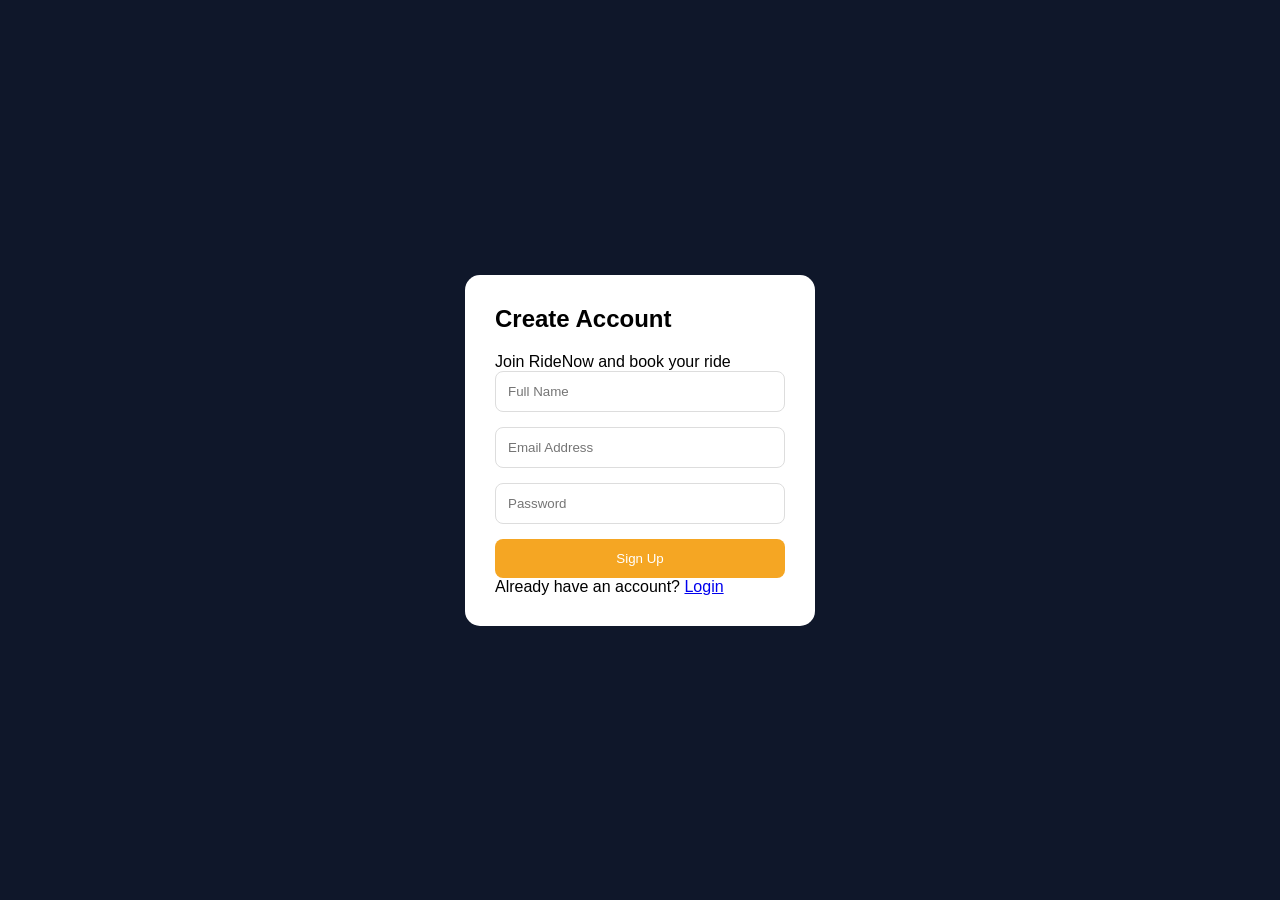
==== frontend/signup.html @ 85190c9f "Move RideNow frontend into frontend directory" ====
<!DOCTYPE html>
<html lang="en">

<head>
    <meta charset="UTF-8">
    <meta name="viewport" content="width=device-width, initial-scale=1.0">
    <title>Sign Up - RideNow</title>

    <link rel="stylesheet" href="style.css">
</head>

<body>

    <div class="login-container">

        <div class="login-card">

            <h2>Create Account</h2>

            <p class="subtitle">
                Join RideNow and book your ride
            </p>

            <input
                type="text"
                id="name"
                placeholder="Full Name">

            <input
                type="email"
                id="email"
                placeholder="Email Address">

            <input
                type="password"
                id="password"
                placeholder="Password">

            <button onclick="signupUser()">
                Sign Up
            </button>

            <div class="extra-links">

                <p>
                    Already have an account?
                    <a href="login.html">
                        Login
                    </a>
                </p>

            </div>

        </div>

    </div>

    <script src="signup.js"></script>

</body>

</html>
---- frontend/style.css ----
*{
    margin:0;
    padding:0;
    box-sizing:border-box;
    font-family:'Segoe UI',sans-serif;
}

body{
    background:#f8f9fc;
    overflow-x:hidden;
}

/* Navbar */

.navbar{
    display:flex;
    justify-content:space-between;
    align-items:center;
    padding:20px 8%;
    background:white;
    box-shadow:0 2px 10px rgba(0,0,0,0.08);
    position:sticky;
    top:0;
    z-index:1000;
}

.logo{
    font-size:28px;
    font-weight:700;
    color:#f5a623;
}

.menu{
    display:flex;
    gap:30px;
    list-style:none;
}

.menu a{
    text-decoration:none;
    color:#333333;
    font-weight:500;
    transition:.3s;
}

.menu a:hover{
    color:#f5a623;
}

.login-btn{
    padding:10px 20px;
    border:none;
    background:#f5a623;
    color:white;
    border-radius:8px;
    cursor:pointer;
    transition:.3s;
}

.login-btn:hover{
    background:#e09612;
}

/* Hero Section */

.hero{
    min-height:90vh;
    display:flex;
    justify-content:space-between;
    align-items:center;
    gap:50px;
    padding:60px 8%;
    background:linear-gradient(
    135deg,
    #0f172a,
    #1e293b
    );
    color:white;
}

.hero-content{
    flex:1;
    max-width:600px;
}

.hero-content h1{
    font-size:60px;
    line-height:1.2;
    margin-bottom:20px;
}

.hero-content p{
    font-size:20px;
    opacity:0.9;
}

/* Booking Box */

.booking-box{
    width:100%;
    max-width:450px;
    background:white;
    padding:30px;
    border-radius:20px;
    color:black;
    box-shadow:0 15px 40px rgba(0,0,0,0.2);
}

.booking-box h2{
    margin-bottom:20px;
}

.booking-box input,
.booking-box select{
    width:100%;
    padding:14px;
    margin-bottom:15px;
    border:1px solid #ddd;
    border-radius:10px;
    outline:none;
}

.booking-box input:focus,
.booking-box select:focus{
    border-color:#f5a623;
}

.location-input{
    position:relative;
}

.location-suggestions{
    display:none;
    position:absolute;
    top:100%;
    left:0;
    right:0;
    z-index:1100;
    max-height:260px;
    overflow-y:auto;
    padding:6px;
    border:1px solid #e5e7eb;
    border-radius:12px;
    background:#ffffff;
    box-shadow:0 12px 28px rgba(15, 23, 42, 0.16);
}

.location-suggestions.visible{
    display:block;
}

.location-suggestion{
    display:flex;
    width:100%;
    flex-direction:column;
    gap:3px;
    padding:12px 13px;
    border:0;
    border-radius:9px;
    background:transparent;
    color:#111827;
    text-align:left;
    cursor:pointer;
}

.booking-box .location-suggestion{
    padding:12px 13px;
    border:0;
    background:transparent;
    color:#111827;
    font-size:inherit;
    font-weight:inherit;
}

.location-suggestion:hover,
.location-suggestion:focus,
.location-suggestion.active{
    background:#fff7ed;
    outline:none;
}

.location-suggestion-name{
    font-size:14px;
    font-weight:700;
}

.location-suggestion-address,
.location-suggestions-message{
    color:#6b7280;
    font-size:12px;
    line-height:1.4;
}

.location-suggestions-message{
    margin:0;
    padding:10px 12px;
}

.vehicle-selector{
    display:grid;
    grid-template-columns:repeat(3, minmax(0, 1fr));
    gap:8px;
    margin:2px 0 10px;
    padding:12px;
    border:1px solid #e5e7eb;
    border-radius:12px;
}

.vehicle-selector legend{
    padding:0 5px;
    color:#374151;
    font-size:13px;
    font-weight:700;
}

.vehicle-option{
    display:block;
    padding:10px;
    border:1px solid #e5e7eb;
    border-radius:9px;
    cursor:pointer;
    transition:0.2s ease;
}

.vehicle-option:has(input:checked),
.vehicle-option.selected{
    border-color:#f5a623;
    background:#fff7ed;
}

.vehicle-option input{
    position:absolute;
    opacity:0;
}

.vehicle-option span,
.vehicle-option strong,
.vehicle-option small{
    display:block;
}

.vehicle-option strong{
    color:#111827;
    font-size:13px;
}

.vehicle-option small{
    margin-top:3px;
    color:#d97706;
    font-size:12px;
    font-weight:700;
}

.vehicle-fare-estimate{
    margin:0 0 15px;
    padding:10px 12px;
    border-radius:9px;
    background:#fff7ed;
    color:#9a3412;
    font-size:13px;
    font-weight:600;
}

.booking-box button{
    width:100%;
    padding:14px;
    border:none;
    background:#f5a623;
    color:white;
    font-size:16px;
    font-weight:600;
    border-radius:10px;
    cursor:pointer;
    transition:.3s;
}

.booking-box button:hover{
    background:#e09612;
}

.booking-box .location-suggestion:hover,
.booking-box .location-suggestion:focus,
.booking-box .location-suggestion.active{
    background:#fff7ed;
    color:#111827;
}

.fare-box{
    margin:15px 0;
    padding:15px;
    background:#f3f4f6;
    border-radius:10px;
    text-align:center;
}

.fare-box h3{
    color:#16a34a;
}

/* Services */

.services{
    padding:80px 8%;
    text-align:center;
}

.services h2{
    font-size:40px;
    margin-bottom:50px;
}

.cards{
    display:flex;
    gap:25px;
    justify-content:center;
    flex-wrap:wrap;
}

.card{
    width:300px;
    background:white;
    padding:30px;
    border-radius:20px;
    box-shadow:0 5px 20px rgba(0,0,0,.08);
    transition:.3s;
}

.card:hover{
    transform:translateY(-10px);
}

.card i{
    font-size:40px;
    color:#f5a623;
    margin-bottom:15px;
}

/* Why Us */

.why-us{
    padding:80px 8%;
    background:#fff;
    text-align:center;
}

.features{
    display:flex;
    justify-content:center;
    gap:40px;
    margin-top:40px;
    flex-wrap:wrap;
}

.feature{
    width:220px;
    padding:30px;
}

.feature i{
    font-size:45px;
    color:#f5a623;
    margin-bottom:15px;
}

/* Popular Routes */

.routes{
    padding:80px 8%;
    background:#f8fafc;
}

.routes h2{
    text-align:center;
    margin-bottom:40px;
    font-size:40px;
}

.route-grid{
    display:grid;
    grid-template-columns:repeat(auto-fit,minmax(250px,1fr));
    gap:20px;
}

.route-card{
    background:white;
    padding:25px;
    border-radius:15px;
    box-shadow:0 5px 15px rgba(0,0,0,.08);
    transition:.3s;
    cursor:pointer;
}

.route-card:hover{
    transform:translateY(-5px);
}

/* Reviews */

.reviews{
    padding:80px 8%;
    text-align:center;
}

.reviews h2{
    font-size:40px;
    margin-bottom:40px;
}

/* Footer */

footer{
    background:#111827;
    color:white;
    text-align:center;
    padding:25px;
}

/* Tablet */

@media screen and (max-width:992px){

    .hero{
        flex-direction:column;
        text-align:center;
        padding:50px 30px;
    }

    .hero-content{
        max-width:100%;
    }

    .hero-content h1{
        font-size:48px;
    }

    .booking-box{
        width:100%;
        max-width:600px;
    }
}

/* Mobile */

@media screen and (max-width:768px){

    .navbar{
        padding:15px 20px;
    }

    .menu{
        display:none;
    }

    .hero{
        padding:40px 15px;
    }

    .hero-content h1{
        font-size:34px;
    }

    .hero-content p{
        font-size:16px;
    }

    .booking-box{
        max-width:100%;
        padding:20px;
    }

    .services{
        padding:50px 20px;
    }

    .services h2,
    .routes h2,
    .reviews h2{
        font-size:30px;
    }

    .cards{
        flex-direction:column;
        align-items:center;
    }

    .card{
        width:100%;
        max-width:350px;
    }

    .features{
        flex-direction:column;
        align-items:center;
        gap:20px;
    }
}

/* Small Mobile */

@media screen and (max-width:480px){

    .logo{
        font-size:22px;
    }

    .hero-content h1{
        font-size:28px;
    }

    .booking-box{
        padding:15px;
    }

    .booking-box h2{
        font-size:24px;
    }

    .login-btn{
        padding:8px 15px;
        font-size:14px;
    }
}
.login-container{
    height:100vh;
    display:flex;
    justify-content:center;
    align-items:center;
    background:#0f172a;
}

.login-card{
    width:350px;
    background:white;
    padding:30px;
    border-radius:15px;
}

.login-card h2{
    margin-bottom:20px;
}

.login-card input{
    width:100%;
    padding:12px;
    margin-bottom:15px;
    border:1px solid #ddd;
    border-radius:8px;
}

.login-card button{
    width:100%;
    padding:12px;
    border:none;
    background:#f5a623;
    color:white;
    border-radius:8px;
}
.auth-buttons{
    display:flex;
    gap:10px;
    align-items:center;
}

.signup-btn{
    padding:10px 20px;
    border:2px solid #f5a623;
    background:white;
    color:#f5a623;
    border-radius:8px;
    cursor:pointer;
    font-weight:600;
    transition:.3s;
}

.signup-btn:hover{
    background:#f5a623;
    color:white;
}

.login-btn{
    padding:10px 20px;
    border:none;
    background:#f5a623;
    color:white;
    border-radius:8px;
    cursor:pointer;
    font-weight:600;
    transition:.3s;
}

.login-btn:hover{
    background:#e09612;
}
#welcomeUser {
    display: inline-flex;
    align-items: center;

    color: #111827;

    font-size: 14px;
    font-weight: 600;

    margin-right: 8px;

    white-space: nowrap;
}

@media screen and (max-width:700px){
    .location-suggestions{
        max-height:220px;
    }

    .vehicle-selector{
        grid-template-columns:1fr;
    }
}

/* =========================================================
   CUSTOMER RATING SYSTEM
   ========================================================= */

.ride-rating-box {
    margin-top: 22px;
    padding: 20px;
    background: #fffaf0;
    border: 1px solid #fed7aa;
    border-radius: 14px;
}

.ride-rating-box h4 {
    margin: 0 0 14px;
    color: #111827;
    font-size: 16px;
    font-weight: 700;
}

.rating-stars {
    display: flex;
    align-items: center;
    gap: 4px;
    margin-bottom: 15px;
}

.rating-stars button {
    padding: 2px;
    border: none;
    background: transparent;
    color: #d1d5db;
    font-size: 32px;
    line-height: 1;
    cursor: pointer;
    transition: color 0.15s ease, transform 0.15s ease;
}

.rating-stars button:hover,
.rating-stars button.selected {
    color: #f59e0b;
}

.rating-stars button:hover {
    transform: scale(1.1);
}

.rating-comment {
    width: 100%;
    min-height: 80px;
    padding: 12px 14px;
    resize: vertical;
    border: 1px solid #d1d5db;
    border-radius: 9px;
    background: #ffffff;
    color: #111827;
    font: inherit;
    font-size: 14px;
    outline: none;
}

.rating-comment:focus {
    border-color: #f59e0b;
    box-shadow: 0 0 0 3px rgba(245, 158, 11, 0.12);
}

.rating-comment::placeholder {
    color: #9ca3af;
}

.submit-rating-btn {
    display: inline-flex;
    align-items: center;
    justify-content: center;
    gap: 8px;
    margin-top: 12px;
    padding: 11px 18px;
    border: none;
    border-radius: 9px;
    background: #f59e0b;
    color: #ffffff;
    font-size: 13px;
    font-weight: 700;
    cursor: pointer;
}

.submit-rating-btn:hover {
    background: #d97706;
}

.submit-rating-btn:disabled {
    opacity: 0.7;
    cursor: not-allowed;
}

.rating-message {
    margin: 10px 0 0;
    font-size: 13px;
    font-weight: 600;
}

.rating-message.success { color: #15803d; }
.rating-message.error { color: #dc2626; }

.ride-rated-box {
    margin-top: 22px;
    padding: 18px;
    background: #f0fdf4;
    border: 1px solid #bbf7d0;
    border-radius: 14px;
}

.ride-rated-title {
    display: flex;
    align-items: center;
    justify-content: space-between;
    gap: 10px;
    margin-bottom: 8px;
}

.ride-rated-title span {
    color: #166534;
    font-size: 13px;
    font-weight: 700;
    text-transform: uppercase;
    letter-spacing: 0.5px;
}

.ride-rated-title strong { color: #15803d; font-size: 14px; }

.rated-stars {
    color: #f59e0b;
    font-size: 25px;
    letter-spacing: 2px;
}

.rated-comment {
    margin: 10px 0 0;
    padding-top: 10px;
    border-top: 1px solid #dcfce7;
    color: #4b5563;
    font-size: 13px;
    font-style: italic;
    line-height: 1.5;
}

@media (max-width: 700px) {
    .ride-rating-box { padding: 16px; }
    .rating-stars button { font-size: 28px; }
    .submit-rating-btn { width: 100%; }
    .ride-rated-title { flex-direction: column; align-items: flex-start; }
}

.contact-section{
    min-height:100vh;
    background:#f8fafc;
    padding:80px 8%;
}

.contact-title{
    text-align:center;
    font-size:48px;
    margin-bottom:50px;
}

.contact-wrapper{
    max-width:1000px;
    margin:auto;
    display:grid;
    grid-template-columns:1fr 1fr;
    gap:40px;
}

.contact-info{
    background:white;
    padding:30px;
    border-radius:20px;
    box-shadow:0 5px 20px rgba(0,0,0,.08);
}

.contact-info h3{
    margin-bottom:20px;
}

.contact-info p{
    margin:15px 0;
}

.contact-form{
    background:white;
    padding:30px;
    border-radius:20px;
    box-shadow:0 5px 20px rgba(0,0,0,.08);
}

.contact-form input,
.contact-form textarea{
    width:100%;
    padding:14px;
    margin-bottom:15px;
    border:1px solid #ddd;
    border-radius:10px;
}

.contact-form button{
    width:100%;
    padding:14px;
    border:none;
    background:#f5a623;
    color:white;
    border-radius:10px;
    cursor:pointer;
}

.contact-form button:hover{
    background:#e09612;
}

.pricing-section{
    min-height:100vh;
    padding:80px 8%;
    background:linear-gradient(
        135deg,
        #0f172a,
        #1e293b
    );
    color:white;
}

.pricing-title{
    text-align:center;
    font-size:48px;
    margin-bottom:50px;
}

.price-grid{
    display:flex;
    justify-content:center;
    gap:30px;
    flex-wrap:wrap;
}

.price-card{
    width:300px;
    background:white;
    color:#333;
    padding:30px;
    border-radius:20px;
    text-align:center;
    box-shadow:0 10px 25px rgba(0,0,0,.2);
    transition:.3s;
}

.price-card:hover{
    transform:translateY(-10px);
}

.price-card h3{
    font-size:28px;
    margin-bottom:15px;
}

.price{
    font-size:40px;
    color:#f5a623;
    font-weight:bold;
    margin:20px 0;
}

.price-card ul{
    list-style:none;
    margin-top:20px;
}

.price-card li{
    margin:10px 0;
}
@media(max-width:768px){

    .contact-wrapper{
        grid-template-columns:1fr;
    }

    .pricing-title,
    .contact-title{
        font-size:34px;
    }

    .price-card{
        width:100%;
        max-width:350px;
    }
}

/* ==========================================
   LEAFLET MAP
   ========================================== */

#map {
    width: 100%;
    height: 300px;
    margin-top: 15px;
    margin-bottom: 15px;
    border-radius: 10px;
    overflow: hidden;
}

.vehicle-page{
    padding:80px 8%;
    background:#f8fafc;
    min-height:100vh;
}

.vehicle-page h1{
    text-align:center;
    font-size:48px;
    margin-bottom:50px;
}

.vehicle-grid{
    display:grid;
    grid-template-columns:
    repeat(auto-fit,minmax(300px,1fr));
    gap:30px;
}

.vehicle-card{
    background:white;
    border-radius:20px;
    overflow:hidden;
    box-shadow:0 10px 25px rgba(0,0,0,.1);
    transition:.3s;
}

.vehicle-card:hover{
    transform:translateY(-10px);
}

.vehicle-card img{
    width:100%;
    height:220px;
    object-fit:cover;
}

.vehicle-card h3{
    padding:20px 20px 10px;
    font-size:24px;
}

.vehicle-card p{
    padding:0 20px 20px;
    color:#666;
}

/* Mobile */

@media(max-width:768px){

    .vehicle-page h1{
        font-size:34px;
    }

    .vehicle-grid{
        grid-template-columns:1fr;
    }
}
/* =========================================================
   RIDENOW - CUSTOMER CURRENT RIDE
   FINAL OVERRIDE
   ========================================================= */

section.customer-rides-section {
    display: block !important;

    width: 90% !important;
    max-width: 900px !important;

    margin: 50px auto !important;
    padding: 30px !important;

    background: #ffffff !important;

    border: 1px solid #e5e7eb !important;
    border-radius: 18px !important;

    box-sizing: border-box !important;

    box-shadow:
        0 8px 30px rgba(0, 0, 0, 0.12) !important;
}


/* =========================
   TITLE
   ========================= */

section.customer-rides-section > h2 {
    display: flex !important;

    align-items: center !important;

    gap: 10px !important;

    margin: 0 0 25px 0 !important;

    padding: 0 !important;

    color: #111827 !important;

    font-size: 26px !important;

    font-weight: 700 !important;
}


/* =========================
   CURRENT RIDE CARD
   ========================= */

section.customer-rides-section
.current-ride-card {

    display: block !important;

    width: 100% !important;

    padding: 25px !important;

    box-sizing: border-box !important;

    background: #f8fafc !important;

    border: 1px solid #e2e8f0 !important;

    border-radius: 14px !important;

    color: #374151 !important;
}


/* =========================
   RIDE NUMBER
   ========================= */

section.customer-rides-section
.current-ride-card h3 {

    margin: 0 0 22px 0 !important;

    padding: 0 !important;

    color: #111827 !important;

    font-size: 22px !important;

    font-weight: 700 !important;
}


/* =========================
   INFORMATION GRID
   ========================= */

section.customer-rides-section
.customer-ride-info {

    display: grid !important;

    grid-template-columns:
        repeat(2, minmax(0, 1fr)) !important;

    gap: 14px !important;

    width: 100% !important;

    margin: 0 !important;
}


/* =========================
   INDIVIDUAL INFO BOX
   ========================= */

section.customer-rides-section
.customer-ride-info p {

    display: block !important;

    margin: 0 !important;

    padding: 14px 16px !important;

    box-sizing: border-box !important;

    background: #ffffff !important;

    border: 1px solid #e5e7eb !important;

    border-radius: 10px !important;

    color: #4b5563 !important;

    font-size: 15px !important;

    line-height: 1.5 !important;
}


/* =========================
   LABEL
   ========================= */

section.customer-rides-section
.customer-ride-info p strong {

    display: block !important;

    margin: 0 0 5px 0 !important;

    color: #6b7280 !important;

    font-size: 12px !important;

    font-weight: 700 !important;

    text-transform: uppercase !important;

    letter-spacing: 0.5px !important;
}


/* =========================
   DRIVER
   ========================= */

section.customer-rides-section
.customer-ride-info p:nth-child(6) {

    background: #fff7ed !important;

    border-color: #fed7aa !important;
}


/* =========================
   VEHICLE
   ========================= */

section.customer-rides-section
.customer-ride-info p:nth-child(7) {

    background: #fff7ed !important;

    border-color: #fed7aa !important;
}


/* =========================
   STATUS
   ========================= */

section.customer-rides-section
.customer-ride-status {

    display: inline-block !important;

    margin-top: 5px !important;

    padding: 6px 14px !important;

    border-radius: 50px !important;

    font-size: 12px !important;

    font-weight: 700 !important;

    letter-spacing: 0.5px !important;
}


/* REQUESTED */

section.customer-rides-section
.customer-ride-status.REQUESTED {

    background: #fef3c7 !important;

    color: #92400e !important;
}


/* ACCEPTED */

section.customer-rides-section
.customer-ride-status.ACCEPTED {

    background: #dbeafe !important;

    color: #1d4ed8 !important;
}


/* STARTED */

section.customer-rides-section
.customer-ride-status.STARTED {

    background: #dcfce7 !important;

    color: #15803d !important;
}


/* COMPLETED */

section.customer-rides-section
.customer-ride-status.COMPLETED {

    background: #e5e7eb !important;

    color: #374151 !important;
}


/* =========================
   REFRESH BUTTON
   ========================= */

section.customer-rides-section
.refresh-ride-btn {

    display: inline-flex !important;

    align-items: center !important;

    justify-content: center !important;

    gap: 8px !important;

    margin-top: 20px !important;

    padding: 12px 22px !important;

    border: none !important;

    border-radius: 9px !important;

    background: #f59e0b !important;

    color: #ffffff !important;

    font-size: 14px !important;

    font-weight: 600 !important;

    cursor: pointer !important;

    transition: all 0.2s ease !important;
}


section.customer-rides-section
.refresh-ride-btn:hover {

    background: #d97706 !important;

    transform: translateY(-1px) !important;

    box-shadow:
        0 5px 15px rgba(245, 158, 11, 0.25) !important;
}


/* =========================
   NO RIDE
   ========================= */

section.customer-rides-section
.no-ride {

    margin: 0 !important;

    padding: 30px !important;

    text-align: center !important;

    color: #6b7280 !important;

    font-size: 15px !important;
}


/* =========================
   MOBILE
   ========================= */

@media (max-width: 700px) {

    section.customer-rides-section {

        width: 92% !important;

        margin: 30px auto !important;

        padding: 20px !important;
    }


    section.customer-rides-section > h2 {

        font-size: 22px !important;
    }


    section.customer-rides-section
    .current-ride-card {

        padding: 18px !important;
    }


    section.customer-rides-section
    .customer-ride-info {

        grid-template-columns: 1fr !important;
    }


    section.customer-rides-section
    .customer-ride-info p {

        padding: 13px !important;
    }


    section.customer-rides-section
    .refresh-ride-btn {

        width: 100% !important;
    }
}
/* =========================================================
   RIDENOW - CUSTOMER RIDE HISTORY
   ========================================================= */

.customer-history-section {
    margin-top: 35px !important;
}


/* =========================================================
   HISTORY TITLE
   ========================================================= */

.history-title-row {
    display: flex;
    align-items: center;
    justify-content: space-between;
    gap: 15px;
    margin-bottom: 25px;
}

.history-title-row h2 {
    margin: 0 !important;
    color: #111827 !important;
    font-size: 26px !important;
    font-weight: 700 !important;
}


/* =========================================================
   HISTORY REFRESH BUTTON
   ========================================================= */

.history-refresh-btn {
    display: inline-flex;
    align-items: center;
    justify-content: center;
    gap: 8px;

    padding: 10px 16px;

    border: none;
    border-radius: 9px;

    background: #f59e0b;
    color: white;

    font-size: 13px;
    font-weight: 600;

    cursor: pointer;

    transition: all 0.2s ease;
}

.history-refresh-btn:hover {
    background: #d97706;
    transform: translateY(-1px);
}


/* =========================================================
   HISTORY LIST
   ========================================================= */

.customer-ride-history {
    display: grid;

    grid-template-columns:
        repeat(2, minmax(0, 1fr));

    gap: 18px;
}


/* =========================================================
   HISTORY CARD
   ========================================================= */

.history-card {
    padding: 22px;

    background: #f9fafb;

    border: 1px solid #e5e7eb;

    border-radius: 14px;

    transition:
        transform 0.2s ease,
        box-shadow 0.2s ease;
}

.history-card:hover {
    transform: translateY(-3px);

    box-shadow:
        0 8px 20px rgba(0, 0, 0, 0.08);
}


/* =========================================================
   HISTORY HEADER
   ========================================================= */

.history-card-header {
    display: flex;

    align-items: center;

    justify-content: space-between;

    gap: 10px;

    margin-bottom: 18px;
}

.history-card-header h3 {
    margin: 0;

    color: #111827;

    font-size: 19px;

    font-weight: 700;
}


/* =========================================================
   HISTORY STATUS
   ========================================================= */

.history-status {
    display: inline-flex;

    align-items: center;

    padding: 6px 11px;

    border-radius: 50px;

    font-size: 11px;

    font-weight: 700;

    letter-spacing: 0.4px;
}

.history-status.COMPLETED {
    background: #dcfce7;

    color: #15803d;
}


/* =========================================================
   HISTORY GRID
   ========================================================= */

.history-grid {
    display: grid;

    grid-template-columns:
        repeat(2, minmax(0, 1fr));

    gap: 12px;
}


/* =========================================================
   HISTORY ITEM
   ========================================================= */

.history-item {
    padding: 13px;

    background: white;

    border: 1px solid #e5e7eb;

    border-radius: 9px;
}

.history-item span {
    display: block;

    margin-bottom: 5px;

    color: #6b7280;

    font-size: 10px;

    font-weight: 700;

    text-transform: uppercase;

    letter-spacing: 0.5px;
}

.history-item strong {
    display: block;

    color: #111827;

    font-size: 14px;

    line-height: 1.4;

    word-break: break-word;
}


/* =========================================================
   FARE
   ========================================================= */

.history-fare {
    background: #fff7ed;

    border-color: #fed7aa;
}

.history-fare strong {
    color: #ea580c;
}


/* =========================================================
   LOADING / EMPTY
   ========================================================= */

.history-loading,
.history-empty {
    margin: 0;

    padding: 30px;

    text-align: center;

    color: #6b7280;

    font-size: 14px;
}


/* =========================================================
   MOBILE
   ========================================================= */

@media (max-width: 700px) {

    .history-title-row {
        flex-direction: column;

        align-items: stretch;
    }

    .history-title-row h2 {
        font-size: 22px !important;
    }

    .history-refresh-btn {
        width: 100%;
    }

    .customer-ride-history {
        grid-template-columns: 1fr;
    }

    .history-grid {
        grid-template-columns: 1fr;
    }

}
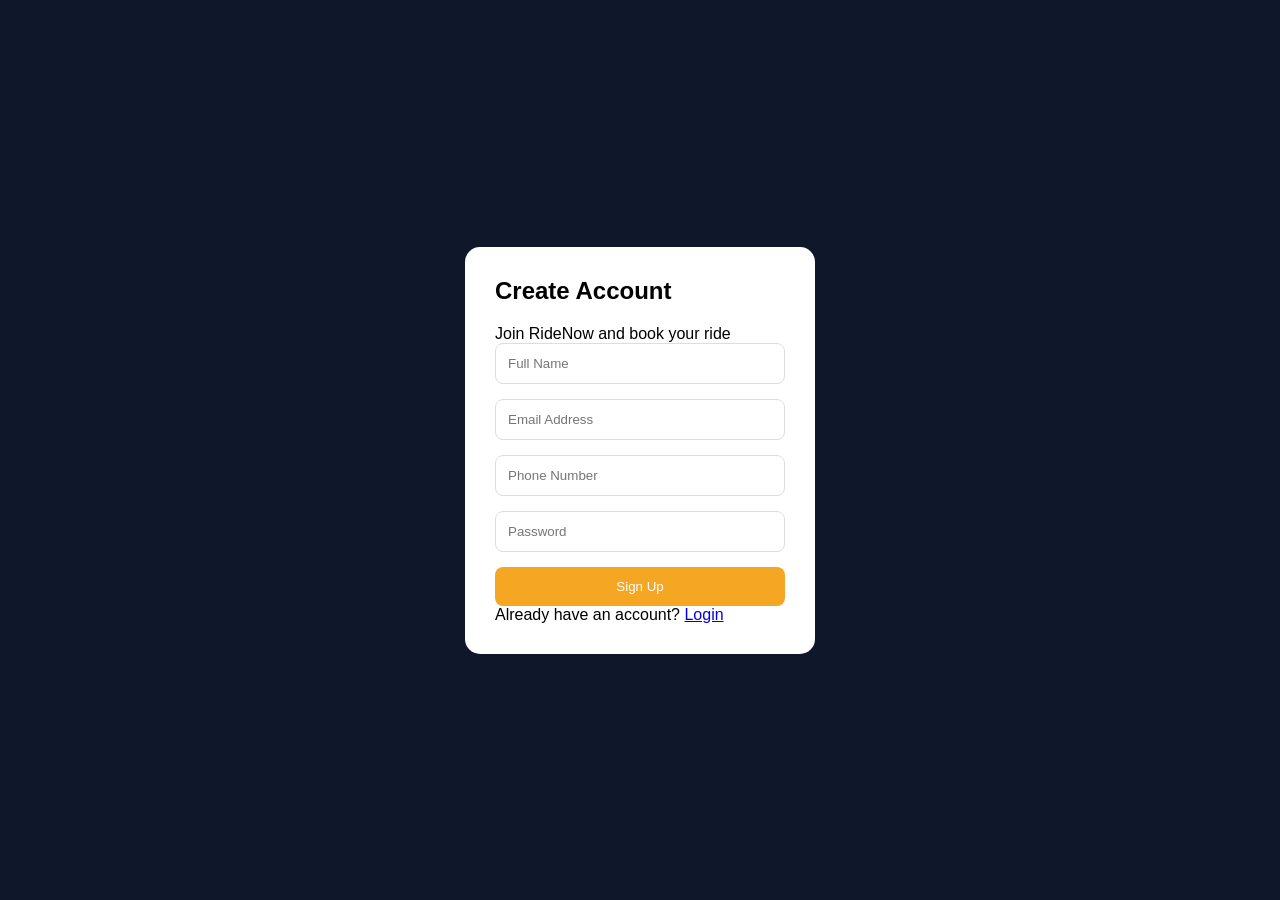
==== commit 9dec4977: "Fix signup form" ====
--- a/frontend/signup.html
+++ b/frontend/signup.html
@@ -4,6 +4,7 @@
 <head>
     <meta charset="UTF-8">
     <meta name="viewport" content="width=device-width, initial-scale=1.0">
+
     <title>Sign Up - RideNow</title>
 
     <link rel="stylesheet" href="style.css">
@@ -21,22 +22,42 @@
                 Join RideNow and book your ride
             </p>
 
+            <!-- Full Name -->
             <input
                 type="text"
                 id="name"
-                placeholder="Full Name">
+                placeholder="Full Name"
+                required
+            >
 
+            <!-- Email -->
             <input
                 type="email"
                 id="email"
-                placeholder="Email Address">
+                placeholder="Email Address"
+                required
+            >
 
+            <!-- Phone -->
+            <input
+                type="tel"
+                id="phone"
+                placeholder="Phone Number"
+                required
+            >
+
+            <!-- Password -->
             <input
                 type="password"
                 id="password"
-                placeholder="Password">
+                placeholder="Password"
+                required
+            >
 
-            <button onclick="signupUser()">
+            <!-- Signup Button -->
+            <button
+                type="button"
+                onclick="signupUser()">
                 Sign Up
             </button>
 
@@ -55,6 +76,7 @@
 
     </div>
 
+    <!-- Signup JavaScript -->
     <script src="signup.js"></script>
 
 </body>
